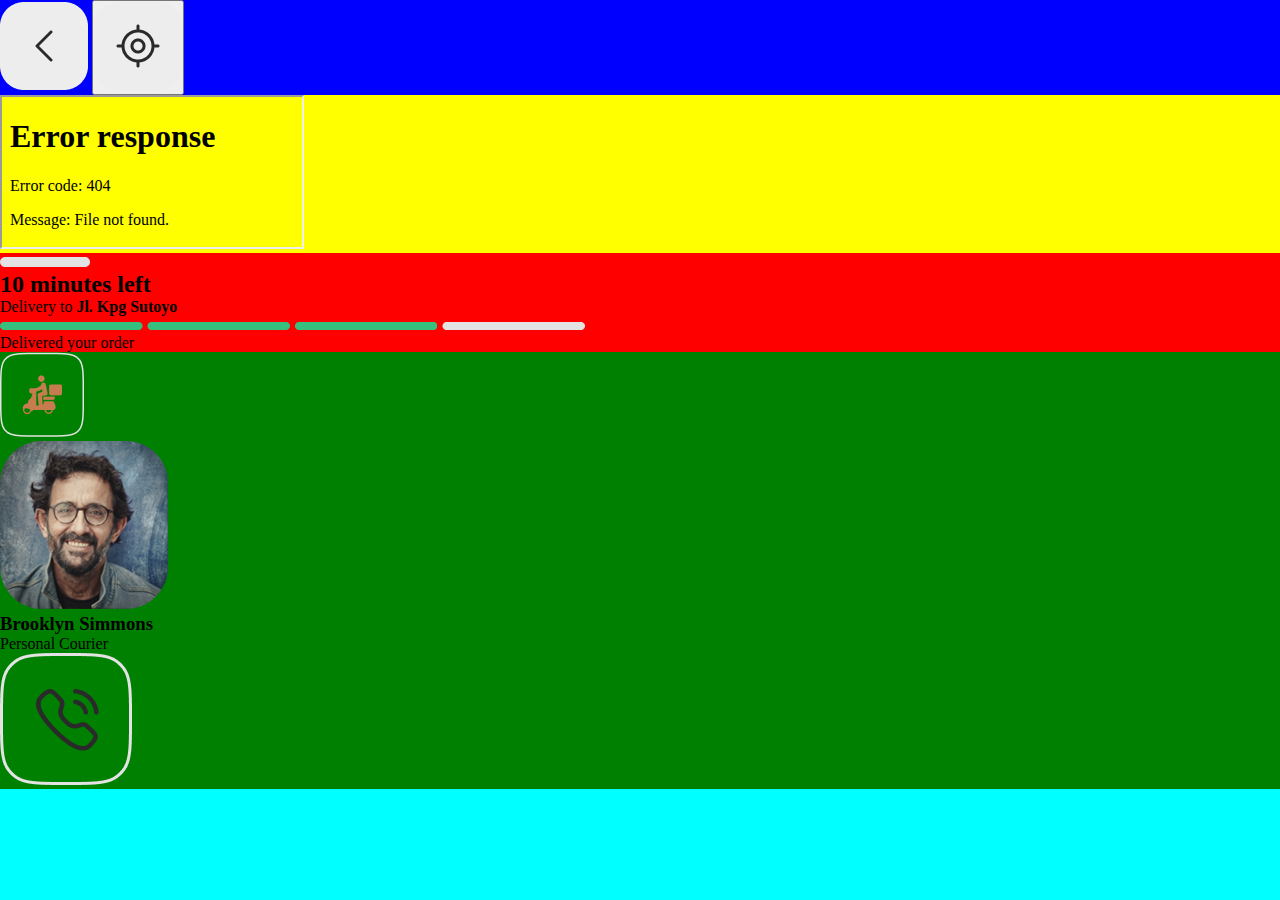
==== src/views/delivery.html @ 66eb48f7 "feat: :lipstick: Implementación inicial de la estructura HTML" ====
<!DOCTYPE html>
<html lang="en">
<head>
    <meta charset="UTF-8">
    <meta name="viewport" content="width=device-width, initial-scale=1.0">
    <link rel="stylesheet" href="../css/delivery.css">

    <title>delivery</title>
</head>
<body>

    <!-- Encabezado -->
    <header>
        <a href="#"><img src="../storage/img/img-delivery/Back.png" alt="Back"></a>
        <button><img src="../storage/img/img-delivery/icon-location.png" alt="Menu"></button>
    </header>

    <!-- Contenido principal -->
    <main>
        <div class="map">
            <iframe src="URL_DEL_MAPA"></iframe>
        </div>

        <section class="delivery-info">
            <img src="../storage/img/img-delivery/Indicator.png" alt="">
            <h2>10 minutes left</h2>
            <p>Delivery to <strong>Jl. Kpg Sutoyo</strong></p>
            <div class="progress-bar">
                <div class="progress"></div>
                <img src="../storage/img/img-delivery/icon-Rectangle-1.png" alt="">
                <img src="../storage/img/img-delivery/icon-Rectangle-2.png" alt="">
                <img src="../storage/img/img-delivery/icon-Rectangle-3.png" alt="">
                <img src="../storage/img/img-delivery/icon-Rectangle-4.png" alt="">
            </div>
        </section>

        <section class="status">
            <p>Delivered your order</p>
        </section>
    </main>

    <!-- Información del repartidor -->
    <footer>
        <div class="courier-info">
            <img src="../storage/img/img-delivery/Deliver.png" alt="Repartidor">
            <div>
                <img src="../storage/img/img-delivery/men.png" alt="foto del repartidor">
                <h3>Brooklyn Simmons</h3>
                <p>Personal Courier</p>
                <img src="../storage/img/img-delivery/icon-Call.png" alt="">
            </div>
        </div>
    </footer>

</body>
---- src/css/delivery.css ----
/* Estilos generales */

* {
    margin: 0;
    padding: 0;
    box-sizing: border-box;
}

body {
    background-color: aqua;
}

.map {
    background-color: yellow;
}
header {
    background-color: blue;

}

main {
    background-color: red;
}

footer {
    background-color: green;
}
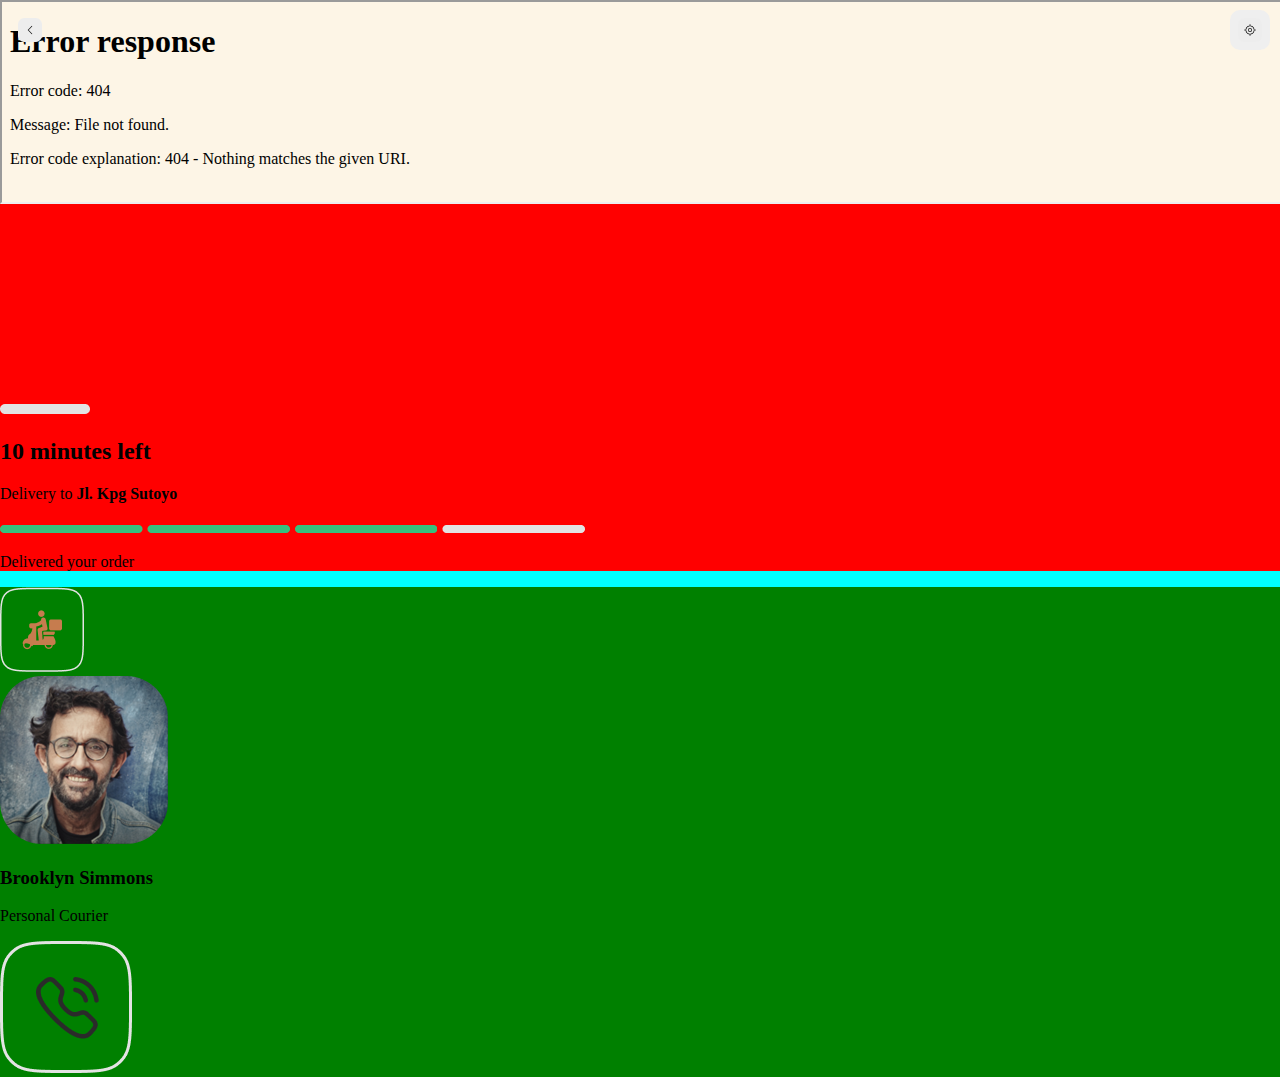
==== commit 9d321815: "feat: :lipstick: actualicacion css" ====
--- a/src/views/delivery.html
+++ b/src/views/delivery.html
@@ -8,16 +8,12 @@
     <title>delivery</title>
 </head>
 <body>
-
-    <!-- Encabezado -->
-    <header>
-        <a href="#"><img src="../storage/img/img-delivery/Back.png" alt="Back"></a>
-        <button><img src="../storage/img/img-delivery/icon-location.png" alt="Menu"></button>
-    </header>
-
     <!-- Contenido principal -->
     <main>
+
         <div class="map">
+                    <a class="Back" href="#"><img src="../storage/img/img-delivery/Back.png" alt="Back"></a>
+        <button class="button-location"><img src="../storage/img/img-delivery/icon-location.png" alt="Menu"></button>
             <iframe src="URL_DEL_MAPA"></iframe>
         </div>
 
--- a/src/css/delivery.css
+++ b/src/css/delivery.css
@@ -1,23 +1,63 @@
 
 /* Estilos generales */
 
-* {
+body {
     margin: 0;
     padding: 0;
-    box-sizing: border-box;
+    background-color: aqua;
+}
+.map {
+    position: relative;
+    width: 100%;
+    height: 400px; /* Ajusta según necesites */
+    overflow: visible;
 }
 
-body {
-    background-color: aqua;
+/* Botón de regreso en la esquina superior izquierda */
+.Back {
+    position: absolute;
+    top: 10px;
+    left: 10px;
+    width: 40px;
+    height: 40px;
+    border-radius: 50%;
+    display: flex;
+    align-items: center;
+    justify-content: center;
 }
 
-.map {
-    background-color: yellow;
+.Back img {
+    width: 100px;
+    height: 100px;
 }
-header {
-    background-color: blue;
 
+/* Botón de ubicación en la esquina superior derecha */
+.button-location {
+    position: absolute;
+    top: 10px;
+    right: 10px;
+    width: 40px;
+    height: 40px;
+    border-radius: 25%;
+    display: flex;
+    align-items: center;
+    justify-content: center;
+    border: none;
 }
+
+/* Ajustar tamaño de los íconos dentro de los botones */
+.Back img, .button-location img {
+    width: 24px;
+    height: 24px;
+}
+
+
+.map iframe{
+    background-color: oldlace;
+    width: 100%;
+    height: 200px;
+}
+
 
 main {
     background-color: red;
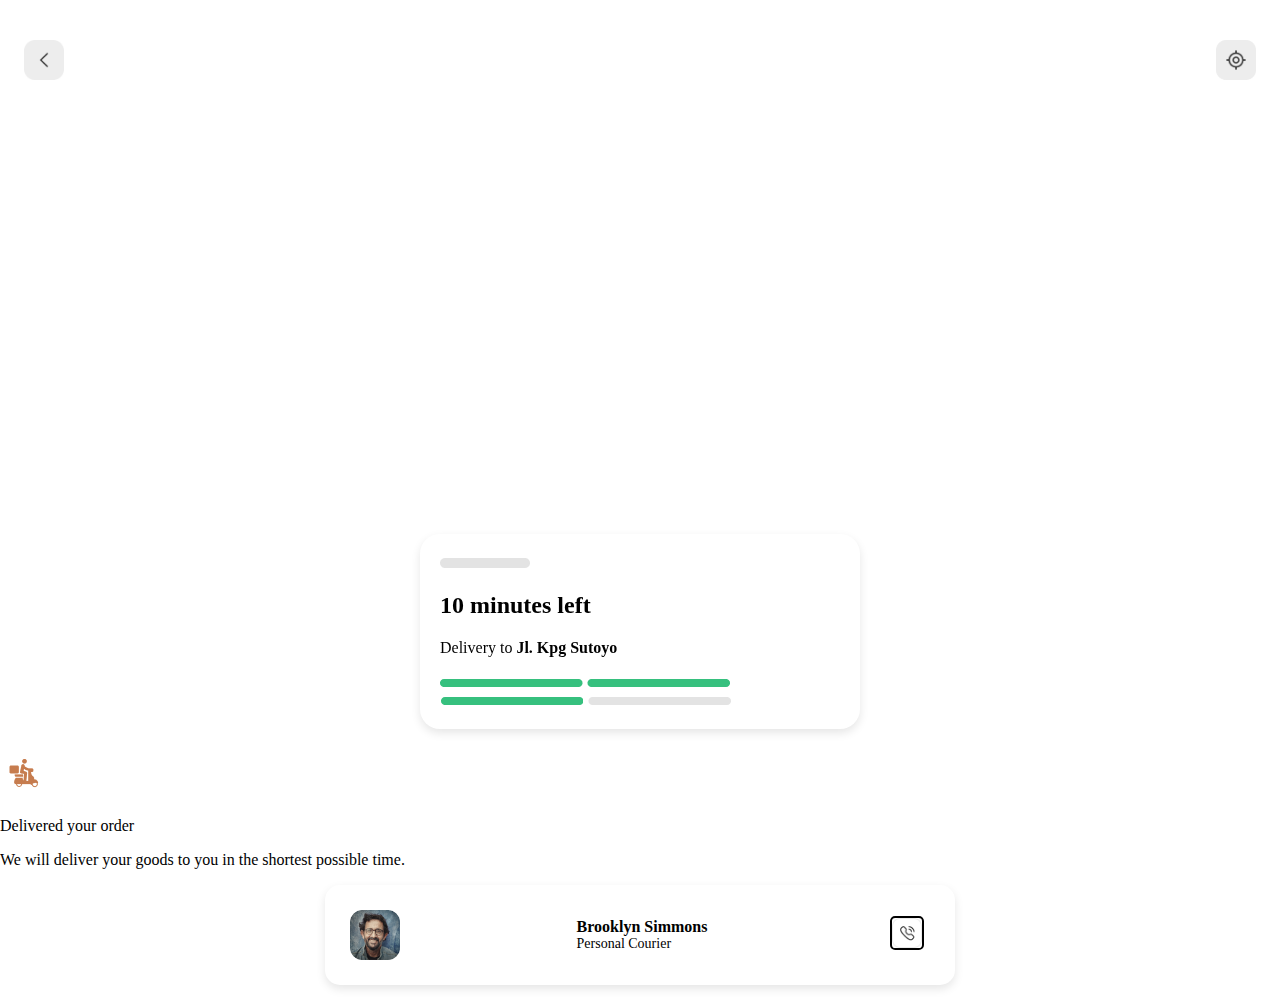
==== commit 01eb270c: "feat: :lipstick: implementacion de mapa interactivo" ====
--- a/src/views/delivery.html
+++ b/src/views/delivery.html
@@ -4,21 +4,28 @@
     <meta charset="UTF-8">
     <meta name="viewport" content="width=device-width, initial-scale=1.0">
     <link rel="stylesheet" href="../css/delivery.css">
-
-    <title>delivery</title>
+    <title>Delivery</title>
 </head>
 <body>
+    <header class="header-container">
+        <div class="header-box">
+            <a class="Back" href="#"><img src="../storage/img/img-delivery/Back.png" alt="Back"></a>
+            <button class="button-location"><img src="../storage/img/img-delivery/icon-location.png" alt="Location"></button>
+        </div>
+    </header>
+
     <!-- Contenido principal -->
-    <main>
-
-        <div class="map">
-                    <a class="Back" href="#"><img src="../storage/img/img-delivery/Back.png" alt="Back"></a>
-        <button class="button-location"><img src="../storage/img/img-delivery/icon-location.png" alt="Menu"></button>
-            <iframe src="URL_DEL_MAPA"></iframe>
+    <main class="main-container">
+        <!-- Mapa -->
+        <div class="map-box">
+            <iframe src="https://www.google.com/maps/embed?pb=!1m18!1m12!1m3!1d2032030.4882659502!2d-74.95961881045308!3d5.882367674891082!2m3!1f0!2f0!3f0!3m2!1i1024!2i768!4f13.1!3m3!1m2!1s0x8e683f18ef59f9a1%3A0xffbf118f3e8f20c!2sZona%20Franca%20Santander!5e0!3m2!1ses!2sco!4v1740581963365!5m2!1ses!2sco" 
+                width="800" height="600" style="border:0;" allowfullscreen="" loading="lazy">
+            </iframe>
         </div>
 
-        <section class="delivery-info">
-            <img src="../storage/img/img-delivery/Indicator.png" alt="">
+        <!-- Información de entrega -->
+        <section class="delivery-box">
+            <img src="../storage/img/img-delivery/Indicator.png" alt="Indicator">
             <h2>10 minutes left</h2>
             <p>Delivery to <strong>Jl. Kpg Sutoyo</strong></p>
             <div class="progress-bar">
@@ -30,22 +37,26 @@
             </div>
         </section>
 
-        <section class="status">
+        <!-- Estado del pedido -->
+        <section class="delivery-status">
+            <img src="../storage/img/img-delivery/Icon-route-deliver.png" alt="Delivered">
             <p>Delivered your order</p>
+            <p class="subtitle">We will deliver your goods to you in the shortest possible time.</p>
         </section>
     </main>
 
     <!-- Información del repartidor -->
-    <footer>
+    <footer class="footer-container">
         <div class="courier-info">
-            <img src="../storage/img/img-delivery/Deliver.png" alt="Repartidor">
-            <div>
-                <img src="../storage/img/img-delivery/men.png" alt="foto del repartidor">
+            <img class="courier-img" src="../storage/img/img-delivery/men.png" alt="Courier Photo">
+            <div class="courier-details">
                 <h3>Brooklyn Simmons</h3>
                 <p>Personal Courier</p>
-                <img src="../storage/img/img-delivery/icon-Call.png" alt="">
             </div>
+            <button class="call-button">
+                <img src="../storage/img/img-delivery/icon-Call.png" alt="Call">
+            </button>
         </div>
     </footer>
-
 </body>
+</html>
--- a/src/css/delivery.css
+++ b/src/css/delivery.css
@@ -2,40 +2,23 @@
 /* Estilos generales */
 
 body {
+    padding: 0;
     margin: 0;
-    padding: 0;
-    background-color: aqua;
-}
-.map {
-    position: relative;
-    width: 100%;
-    height: 400px; /* Ajusta según necesites */
-    overflow: visible;
 }
 
-/* Botón de regreso en la esquina superior izquierda */
+/* Ajustar tamaño del botón Back */
 .Back {
     position: absolute;
-    top: 10px;
-    left: 10px;
-    width: 40px;
-    height: 40px;
-    border-radius: 50%;
-    display: flex;
-    align-items: center;
-    justify-content: center;
-}
-
-.Back img {
-    width: 100px;
-    height: 100px;
+    top: 40px;
+    left: 24px;
+    width: auto; /* Elimina restricciones de ancho */
 }
 
 /* Botón de ubicación en la esquina superior derecha */
 .button-location {
     position: absolute;
-    top: 10px;
-    right: 10px;
+    top: 40px;
+    right: 24px;
     width: 40px;
     height: 40px;
     border-radius: 25%;
@@ -47,22 +30,104 @@
 
 /* Ajustar tamaño de los íconos dentro de los botones */
 .Back img, .button-location img {
-    width: 24px;
-    height: 24px;
+    width: 40px;
+    height: 40px;
+}
+
+/* Caja que contiene el mapa */
+.map-box {
+    width: 100%; /* Puedes ajustar el ancho aquí, por ejemplo: 80% o 600px */
+    max-width: 700px; /* Limita el ancho máximo del mapa */
+    margin: 0 auto; /* Centra el mapa */
+    border-radius: 8px; /* Bordes redondeados */
+    overflow: hidden; /* Asegura que el contenido no se desborde */
+}
+
+/* Estilo del iframe (mapa) */
+.map-box iframe {
+    width: 100%; /* Hace que el iframe ocupe todo el ancho de la caja */
+    height: 570px; /* Ajusta la altura del mapa, puedes poner cualquier valor que desees */
+    border: 0; /* Elimina el borde del mapa */
 }
 
 
-.map iframe{
-    background-color: oldlace;
-    width: 100%;
-    height: 200px;
+.delivery-box {
+    background: white;
+    border-radius: 20px;
+    padding: 20px;
+    margin: -40px auto 20px;
+    width: 90%;
+    max-width: 400px;
+    box-shadow: 0 4px 10px rgba(0, 0, 0, 0.1);
+    position: relative;
+    z-index: 10;
+
 }
 
 
-main {
-    background-color: red;
+
+
+
+
+
+
+
+
+
+
+
+/* Información del repartidor */
+.footer-container {
+    border-radius: 15px;
+    max-width: 600px;
+    margin: 0 auto 20px;
+    padding: 15px;
+    box-shadow: 0px 4px 10px rgba(0, 0, 0, 0.1);
 }
 
-footer {
-    background-color: green;
-}+.courier-info {
+    display: flex;
+    align-items: center;
+    justify-content: space-between;
+    padding: 10px;
+}
+
+.courier-img {
+    width: 50px;
+    height: 50px;
+    border-radius: 15%;
+}
+
+.courier-details h3 {
+    margin: 0;
+
+    font-size: 16px;
+}
+
+.courier-details p {
+    margin: 0;
+    font-size: 14px;
+}
+
+.call-button {
+    background: none;
+    border: none;
+    cursor: pointer;
+}
+
+.call-button img {
+    width: 30px;
+    border: 2px solid black;
+    border-radius: 15%;
+}
+
+
+
+
+
+
+
+
+
+
+
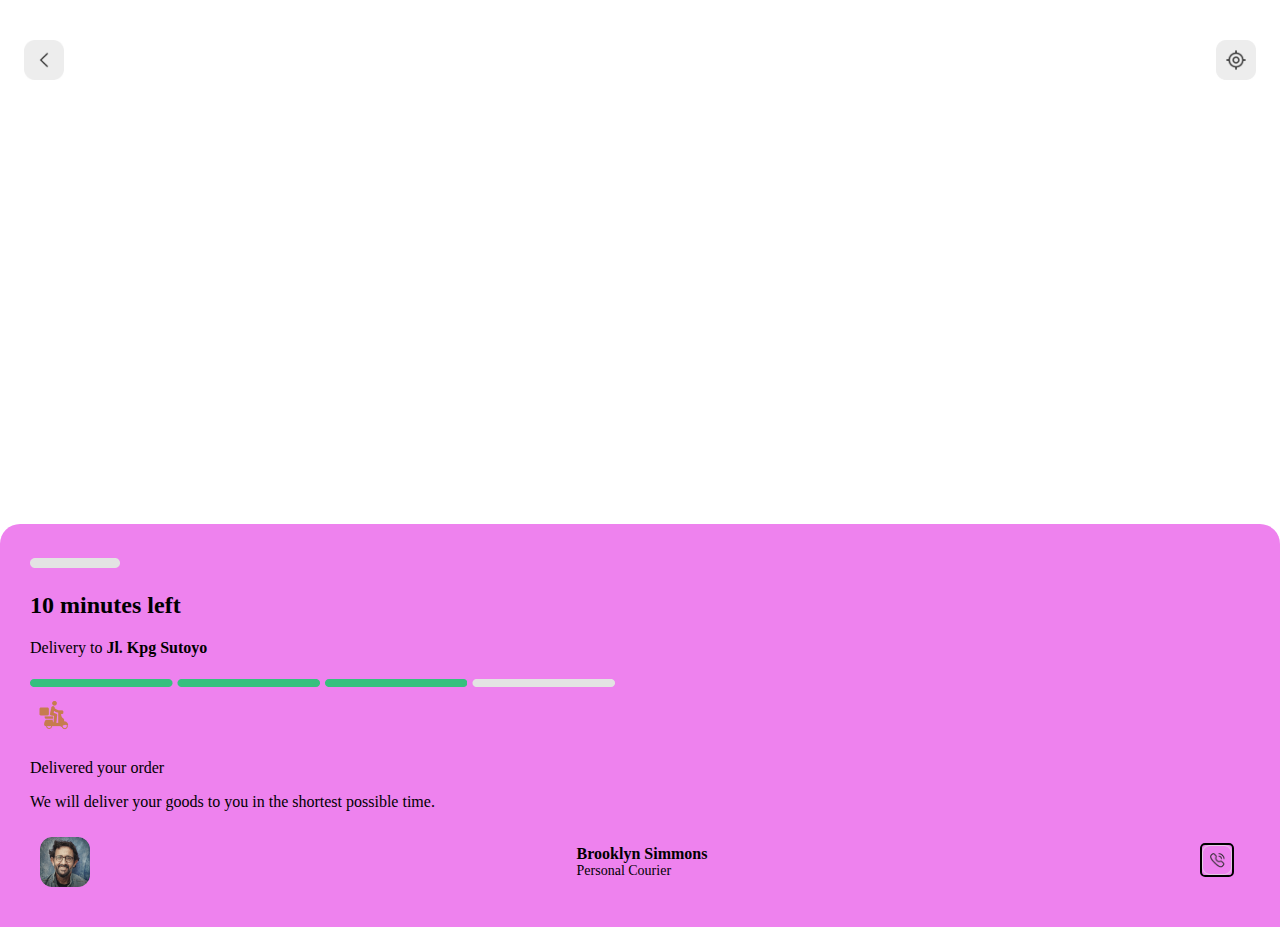
==== commit b30d9ab8: "feat: :lipstick: se implemento caga de la info del delivery" ====
--- a/src/views/delivery.html
+++ b/src/views/delivery.html
@@ -24,39 +24,35 @@
         </div>
 
         <!-- Información de entrega -->
-        <section class="delivery-box">
-            <img src="../storage/img/img-delivery/Indicator.png" alt="Indicator">
-            <h2>10 minutes left</h2>
-            <p>Delivery to <strong>Jl. Kpg Sutoyo</strong></p>
-            <div class="progress-bar">
-                <div class="progress"></div>
-                <img src="../storage/img/img-delivery/icon-Rectangle-1.png" alt="">
-                <img src="../storage/img/img-delivery/icon-Rectangle-2.png" alt="">
-                <img src="../storage/img/img-delivery/icon-Rectangle-3.png" alt="">
-                <img src="../storage/img/img-delivery/icon-Rectangle-4.png" alt="">
+        <section class="delivery-container">
+            <div class="delivery-box">
+                <img src="../storage/img/img-delivery/Indicator.png" alt="Indicator">
+                <h2>10 minutes left</h2>
+                <p>Delivery to <strong>Jl. Kpg Sutoyo</strong></p>
+                <div class="progress-bar">
+                    <div class="progress"></div>
+                    <img src="../storage/img/img-delivery/icon-Rectangle-1.png" alt="">
+                    <img src="../storage/img/img-delivery/icon-Rectangle-2.png" alt="">
+                    <img src="../storage/img/img-delivery/icon-Rectangle-3.png" alt="">
+                    <img src="../storage/img/img-delivery/icon-Rectangle-4.png" alt="">
+                </div>
+            </div>
+        
+            <div class="delivery-status">
+                <img src="../storage/img/img-delivery/Icon-route-deliver.png" alt="Delivered">
+                <p>Delivered your order</p>
+                <p class="subtitle">We will deliver your goods to you in the shortest possible time.</p>
+            </div>
+        
+            <div class="courier-info">
+                <img class="courier-img" src="../storage/img/img-delivery/men.png" alt="Courier Photo">
+                <div class="courier-details">
+                    <h3>Brooklyn Simmons</h3>
+                    <p>Personal Courier</p>
+                </div>
+                <button class="call-button">
+                    <img src="../storage/img/img-delivery/icon-Call.png" alt="Call">
+                </button>
             </div>
         </section>
-
-        <!-- Estado del pedido -->
-        <section class="delivery-status">
-            <img src="../storage/img/img-delivery/Icon-route-deliver.png" alt="Delivered">
-            <p>Delivered your order</p>
-            <p class="subtitle">We will deliver your goods to you in the shortest possible time.</p>
-        </section>
-    </main>
-
-    <!-- Información del repartidor -->
-    <footer class="footer-container">
-        <div class="courier-info">
-            <img class="courier-img" src="../storage/img/img-delivery/men.png" alt="Courier Photo">
-            <div class="courier-details">
-                <h3>Brooklyn Simmons</h3>
-                <p>Personal Courier</p>
-            </div>
-            <button class="call-button">
-                <img src="../storage/img/img-delivery/icon-Call.png" alt="Call">
-            </button>
-        </div>
-    </footer>
-</body>
-</html>
+        --- a/src/css/delivery.css
+++ b/src/css/delivery.css
@@ -46,31 +46,18 @@
 /* Estilo del iframe (mapa) */
 .map-box iframe {
     width: 100%; /* Hace que el iframe ocupe todo el ancho de la caja */
-    height: 570px; /* Ajusta la altura del mapa, puedes poner cualquier valor que desees */
+    height: 520px; /* Ajusta la altura del mapa, puedes poner cualquier valor que desees */
     border: 0; /* Elimina el borde del mapa */
 }
 
 
-.delivery-box {
-    background: white;
-    border-radius: 20px;
-    padding: 20px;
-    margin: -40px auto 20px;
-    width: 90%;
-    max-width: 400px;
-    box-shadow: 0 4px 10px rgba(0, 0, 0, 0.1);
-    position: relative;
-    z-index: 10;
-
+.delivery-container {
+    background: violet  ;
+    border-radius: 20px 20px 0 0; /* Bordes curvados solo arriba */
+    padding: 30px;
+    margin: 0;
+    width: center;
 }
-
-
-
-
-
-
-
-
 
 
 
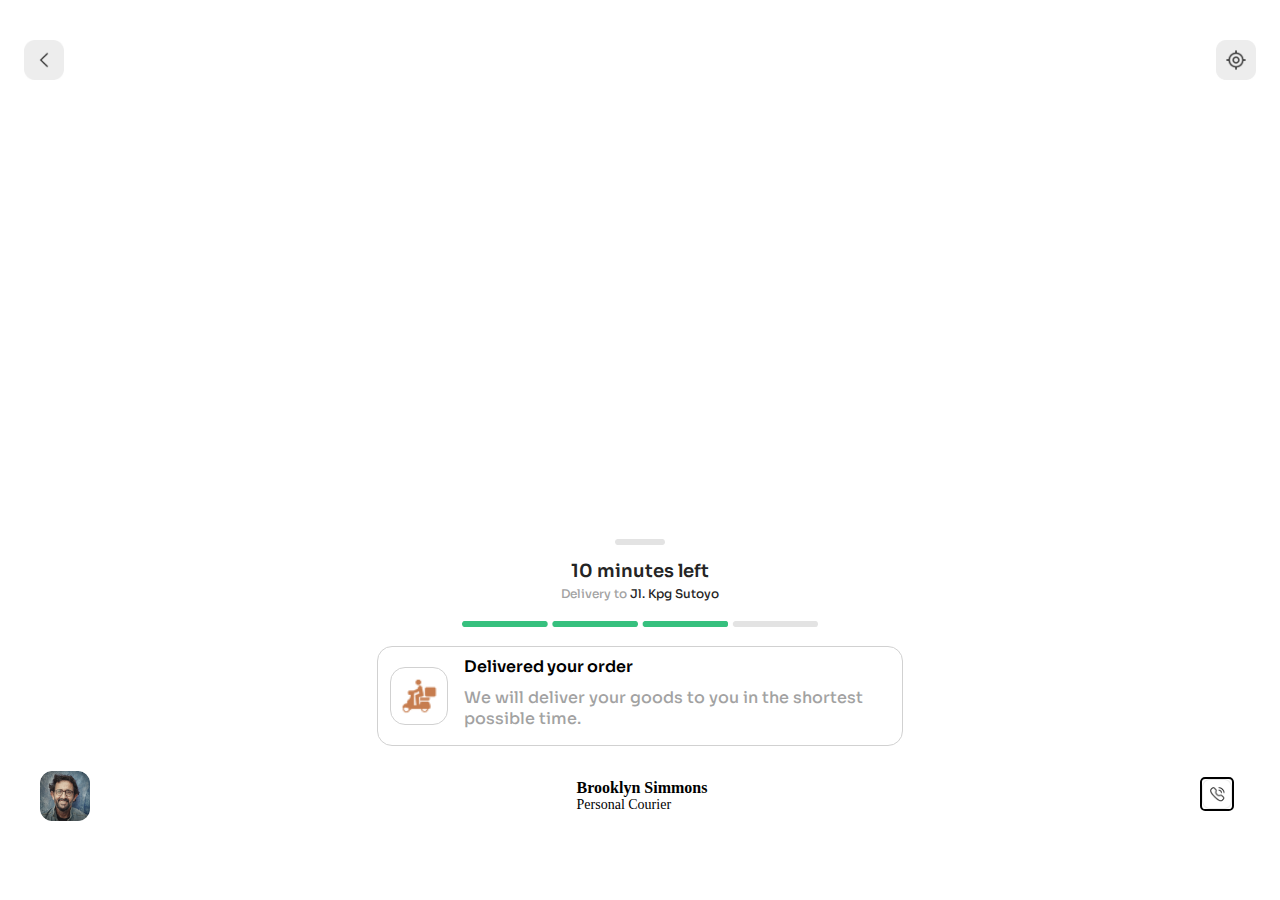
==== commit a7c9ad20: "feat: :lipstick: se implementaron las interfaces del delivery" ====
--- a/src/views/delivery.html
+++ b/src/views/delivery.html
@@ -4,11 +4,12 @@
     <meta charset="UTF-8">
     <meta name="viewport" content="width=device-width, initial-scale=1.0">
     <link rel="stylesheet" href="../css/delivery.css">
+    <link rel="stylesheet" href="../css/variables.css">
     <title>Delivery</title>
 </head>
 <body>
-    <header class="header-container">
-        <div class="header-box">
+    <header>
+        <div>
             <a class="Back" href="#"><img src="../storage/img/img-delivery/Back.png" alt="Back"></a>
             <button class="button-location"><img src="../storage/img/img-delivery/icon-location.png" alt="Location"></button>
         </div>
@@ -28,7 +29,7 @@
             <div class="delivery-box">
                 <img src="../storage/img/img-delivery/Indicator.png" alt="Indicator">
                 <h2>10 minutes left</h2>
-                <p>Delivery to <strong>Jl. Kpg Sutoyo</strong></p>
+                <p class="subtitle">Delivery to <strong>Jl. Kpg Sutoyo</strong></p>
                 <div class="progress-bar">
                     <div class="progress"></div>
                     <img src="../storage/img/img-delivery/icon-Rectangle-1.png" alt="">
@@ -40,8 +41,10 @@
         
             <div class="delivery-status">
                 <img src="../storage/img/img-delivery/Icon-route-deliver.png" alt="Delivered">
-                <p>Delivered your order</p>
-                <p class="subtitle">We will deliver your goods to you in the shortest possible time.</p>
+                <div class="delivery-text">
+                    <strong>Delivered your order</strong>
+                    <p>We will deliver your goods to you in the shortest possible time.</p>
+                </div>
             </div>
         
             <div class="courier-info">
--- a/src/css/delivery.css
+++ b/src/css/delivery.css
@@ -5,6 +5,7 @@
     padding: 0;
     margin: 0;
 }
+
 
 /* Ajustar tamaño del botón Back */
 .Back {
@@ -28,6 +29,7 @@
     border: none;
 }
 
+
 /* Ajustar tamaño de los íconos dentro de los botones */
 .Back img, .button-location img {
     width: 40px;
@@ -45,6 +47,7 @@
 
 /* Estilo del iframe (mapa) */
 .map-box iframe {
+
     width: 100%; /* Hace que el iframe ocupe todo el ancho de la caja */
     height: 520px; /* Ajusta la altura del mapa, puedes poner cualquier valor que desees */
     border: 0; /* Elimina el borde del mapa */
@@ -52,21 +55,87 @@
 
 
 .delivery-container {
-    background: violet  ;
     border-radius: 20px 20px 0 0; /* Bordes curvados solo arriba */
     padding: 30px;
     margin: 0;
     width: center;
 }
 
+.delivery-box {
+    display: flex;
+    flex-direction: column;
+    align-items: center; 
+    text-align: center;
+    margin-top: -15px;
+}
 
+h2 {
+    font-size: 18px; /* Ajusta el tamaño según lo necesites */
+}
+.subtitle {
+    font-size: 12px; /* Ajusta el tamaño según lo necesites */
+}
 
+.delivery-box img:first-child {
+    left: 10px;
+    width: 50px;
+}
 
+.delivery-box img {
+    width: 86px;
+    height: 6px;
+}
+h2 {
+    color: var(--color-5);
+    font-family: "Sora-SemiBold", sans-serif;
+}
+
+.subtitle {
+    color: var(--color-4);
+    font-family: "Sora-mixed", sans-serif;
+    margin-top: -11px;
+}
+    .subtitle strong {
+        color: var(--color-5);
+        font-family: "Sora-mixed",;
+        font-weight: 100;
+    }
+
+    .delivery-status {
+        font-family: "Sora-semibold", sans-serif;
+        display: flex;
+        align-items: center;
+        padding-left: 12px;
+        padding-right: 12px;
+        border-radius: 15px;
+        border: 1px solid #d1d1d1;
+        max-width: 500px;
+        margin: 15px auto;
+        
+    }
+
+.delivery-text {
+    margin-top: 9px;
+}
+    .delivery-status p {
+        color: var(--color-4);
+        font-family: "Sora-mixed", sans-serif;
+        margin-top: 10px;
+    }
+
+    .delivery-status img {
+        border: 1px solid #d1d1d1;
+        border-radius: 15px;
+        width: 56px;
+        height: 56px;
+        margin-right: 16px;
+        transform: scaleX(-1); /* Voltea la imagen horizontalmente */
+    }
 
 /* Información del repartidor */
 .footer-container {
     border-radius: 15px;
-    max-width: 600px;
+    max-width: 500px;
     margin: 0 auto 20px;
     padding: 15px;
     box-shadow: 0px 4px 10px rgba(0, 0, 0, 0.1);
@@ -87,7 +156,6 @@
 
 .courier-details h3 {
     margin: 0;
-
     font-size: 16px;
 }
 
--- a/src/css/variables.css
+++ b/src/css/variables.css
@@ -0,0 +1,37 @@
+:root{
+    --color-1: #FFFFFF;
+    --color-2: #FBBE21;
+    --color-3: #C67C4E;
+    --color-4: #A2A2A2;
+    --color-5: #242424;
+    --color-6: #F9F9F9;
+    --color-7: #05050500;
+    --color-8: #050505;
+    --color-9: #313131;
+    --color-10: #111111;
+    --color-11: #313131;
+    --color-12: #D8D8D8;
+    --color-13: #2A2A2A;
+    --color-14: #EDEDED35;
+    --color-15: #ED5151;
+    --color-16: #E3E3E3;
+    --color-17: #909090;
+    --color-18: #F9F2ED;
+    --color-19: #EDEDED;
+    --color-20: #36C07E;
+    --color-21: #101010;
+}
+@font-face {
+    font-family: "Sora-Regular";
+    src: url(../storage/fonts/Sora/static/Sora-Regular.ttf);
+}
+
+@font-face {
+    font-family: "Sora-SemiBold";
+    src: url(../storage/fonts/Sora/static/Sora-SemiBold.ttf);
+}
+
+@font-face {
+    font-family: "Sora-mixed";
+    src: url(../storage/fonts/Sora/static/Sora-Medium.ttf);
+}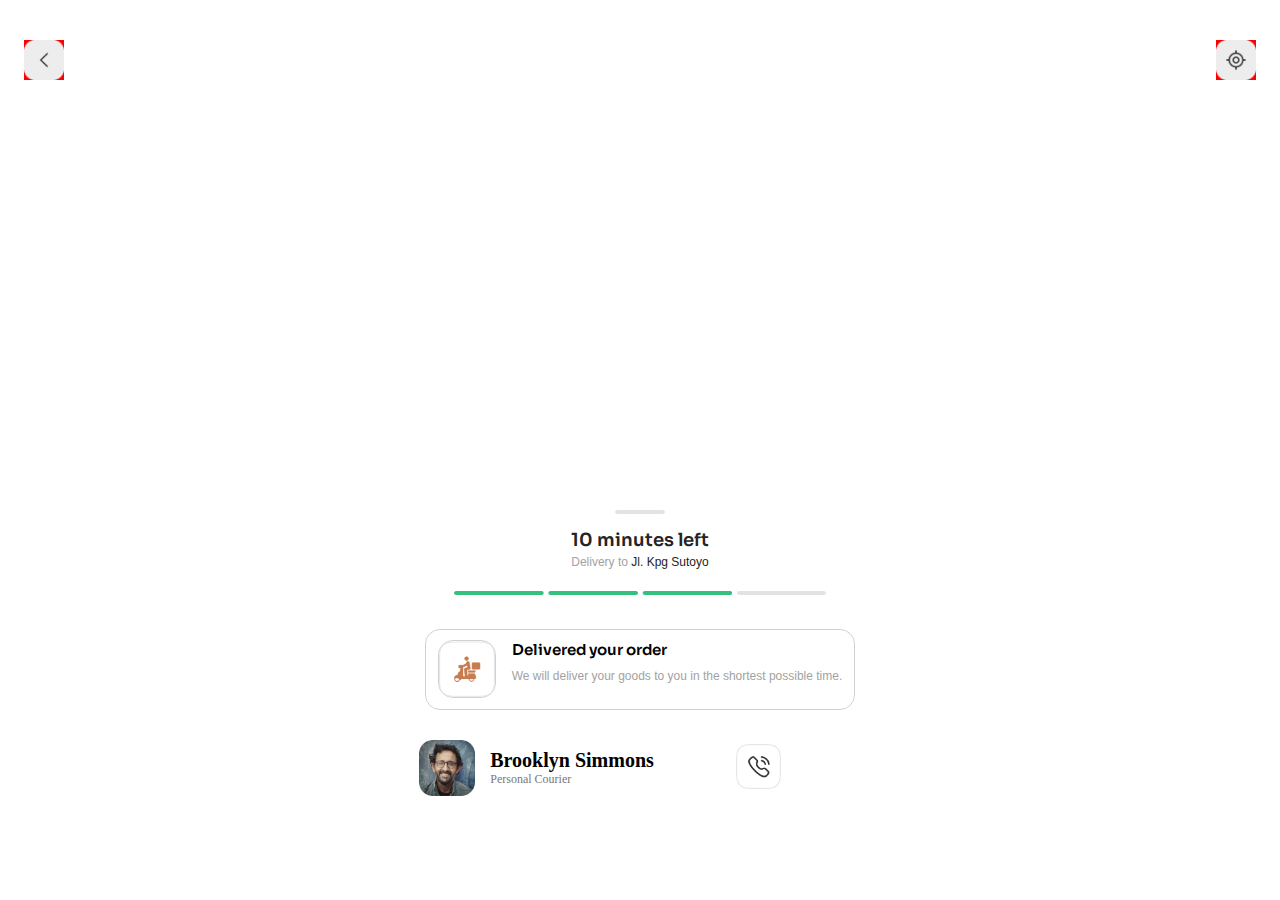
==== commit e0d4b28e: "feat: :lipstick: se implemento informacion del delivery y boton para llamar" ====
--- a/src/views/delivery.html
+++ b/src/views/delivery.html
@@ -15,16 +15,13 @@
         </div>
     </header>
 
-    <!-- Contenido principal -->
     <main class="main-container">
-        <!-- Mapa -->
         <div class="map-box">
             <iframe src="https://www.google.com/maps/embed?pb=!1m18!1m12!1m3!1d2032030.4882659502!2d-74.95961881045308!3d5.882367674891082!2m3!1f0!2f0!3f0!3m2!1i1024!2i768!4f13.1!3m3!1m2!1s0x8e683f18ef59f9a1%3A0xffbf118f3e8f20c!2sZona%20Franca%20Santander!5e0!3m2!1ses!2sco!4v1740581963365!5m2!1ses!2sco" 
                 width="800" height="600" style="border:0;" allowfullscreen="" loading="lazy">
             </iframe>
         </div>
 
-        <!-- Información de entrega -->
         <section class="delivery-container">
             <div class="delivery-box">
                 <img src="../storage/img/img-delivery/Indicator.png" alt="Indicator">
@@ -40,13 +37,13 @@
             </div>
         
             <div class="delivery-status">
-                <img src="../storage/img/img-delivery/Icon-route-deliver.png" alt="Delivered">
-                <div class="delivery-text">
+                <img src="../storage/img/img-delivery/Deliver.png" alt="Delivery Icon">
+                <div class="delivery-status-content">
                     <strong>Delivered your order</strong>
                     <p>We will deliver your goods to you in the shortest possible time.</p>
                 </div>
             </div>
-        
+
             <div class="courier-info">
                 <img class="courier-img" src="../storage/img/img-delivery/men.png" alt="Courier Photo">
                 <div class="courier-details">
@@ -58,4 +55,6 @@
                 </button>
             </div>
         </section>
-        +    </main>
+</body>
+</html>
--- a/src/css/delivery.css
+++ b/src/css/delivery.css
@@ -32,6 +32,7 @@
 
 /* Ajustar tamaño de los íconos dentro de los botones */
 .Back img, .button-location img {
+    background-color: red;
     width: 40px;
     height: 40px;
 }
@@ -40,25 +41,32 @@
 .map-box {
     width: 100%; /* Puedes ajustar el ancho aquí, por ejemplo: 80% o 600px */
     max-width: 700px; /* Limita el ancho máximo del mapa */
-    margin: 0 auto; /* Centra el mapa */
-    border-radius: 8px; /* Bordes redondeados */
+    margin: -15px; /* Centra el mapa */
     overflow: hidden; /* Asegura que el contenido no se desborde */
 }
 
 /* Estilo del iframe (mapa) */
 .map-box iframe {
-
     width: 100%; /* Hace que el iframe ocupe todo el ancho de la caja */
     height: 520px; /* Ajusta la altura del mapa, puedes poner cualquier valor que desees */
-    border: 0; /* Elimina el borde del mapa */
 }
 
+.main-container {
+    display: flex;
+    flex-direction: column;
+    align-items: center;
+    padding: 0%;
+}
+.delivery-container {
+    display: flex;
+    flex-direction: column;
+    align-items: center;
+    padding: 0%;
+    border-radius: 15px 15px 0 0;
+    background-color: white;
+    padding-bottom: 50px; /* Aumenta el espacio general */
 
-.delivery-container {
-    border-radius: 20px 20px 0 0; /* Bordes curvados solo arriba */
-    padding: 30px;
-    margin: 0;
-    width: center;
+
 }
 
 .delivery-box {
@@ -66,27 +74,24 @@
     flex-direction: column;
     align-items: center; 
     text-align: center;
-    margin-top: -15px;
-}
+    margin-top: 16px; /* Prueba con 30px o más */
 
-h2 {
-    font-size: 18px; /* Ajusta el tamaño según lo necesites */
-}
-.subtitle {
-    font-size: 12px; /* Ajusta el tamaño según lo necesites */
 }
 
 .delivery-box img:first-child {
+    width: 90px;
     left: 10px;
     width: 50px;
 }
 
 .delivery-box img {
-    width: 86px;
-    height: 6px;
+    width: 90px;
+    height: 4px;
 }
 h2 {
     color: var(--color-5);
+    font-size: 18px; /* Ajusta el tamaño según lo necesites */
+
     font-family: "Sora-SemiBold", sans-serif;
 }
 
@@ -94,6 +99,8 @@
     color: var(--color-4);
     font-family: "Sora-mixed", sans-serif;
     margin-top: -11px;
+    font-size: 12px; /* Ajusta el tamaño según lo necesites */
+
 }
     .subtitle strong {
         color: var(--color-5);
@@ -103,19 +110,26 @@
 
     .delivery-status {
         font-family: "Sora-semibold", sans-serif;
+        font-size: 15px;
         display: flex;
-        align-items: center;
-        padding-left: 12px;
-        padding-right: 12px;
+        margin-top: 2px;
+        padding: 10.5px 12px; 
         border-radius: 15px;
         border: 1px solid #d1d1d1;
-        max-width: 500px;
-        margin: 15px auto;
+        margin: 30px;
         
     }
 
+    .delivery-status p {
+        font-size: 12px; 
+        color: var(--color-4);
+        margin: 0;
+    }
+
+
+
 .delivery-text {
-    margin-top: 9px;
+    margin-top: 0;
 }
     .delivery-status p {
         color: var(--color-4);
@@ -129,60 +143,52 @@
         width: 56px;
         height: 56px;
         margin-right: 16px;
-        transform: scaleX(-1); /* Voltea la imagen horizontalmente */
     }
 
 /* Información del repartidor */
 .footer-container {
-    border-radius: 15px;
+    border-radius: 10px;
     max-width: 500px;
     margin: 0 auto 20px;
     padding: 15px;
     box-shadow: 0px 4px 10px rgba(0, 0, 0, 0.1);
 }
 
+/* Información del repartidor */
 .courier-info {
     display: flex;
     align-items: center;
-    justify-content: space-between;
-    padding: 10px;
+    width: 90%;
 }
 
 .courier-img {
-    width: 50px;
-    height: 50px;
-    border-radius: 15%;
+    width: 56px;
+    height: 56px;
+    border-radius:20%;
+    margin-right: 15px;
 }
 
 .courier-details h3 {
+    font-size: 20px;
     margin: 0;
-    font-size: 16px;
 }
 
 .courier-details p {
+    font-size: 12px;
+    color: #777;
     margin: 0;
-    font-size: 14px;
 }
 
 .call-button {
+    margin-left: 76px;
     background: none;
     border: none;
     cursor: pointer;
 }
 
 .call-button img {
-    width: 30px;
-    border: 2px solid black;
-    border-radius: 15%;
+    width: 45px;
 }
 
 
 
-
-
-
-
-
-
-
-
--- a/src/css/variables.css
+++ b/src/css/variables.css
@@ -20,6 +20,7 @@
     --color-19: #EDEDED;
     --color-20: #36C07E;
     --color-21: #101010;
+    --color-22: #EEEEEE;
 }
 @font-face {
     font-family: "Sora-Regular";
@@ -29,9 +30,4 @@
 @font-face {
     font-family: "Sora-SemiBold";
     src: url(../storage/fonts/Sora/static/Sora-SemiBold.ttf);
-}
-
-@font-face {
-    font-family: "Sora-mixed";
-    src: url(../storage/fonts/Sora/static/Sora-Medium.ttf);
 }